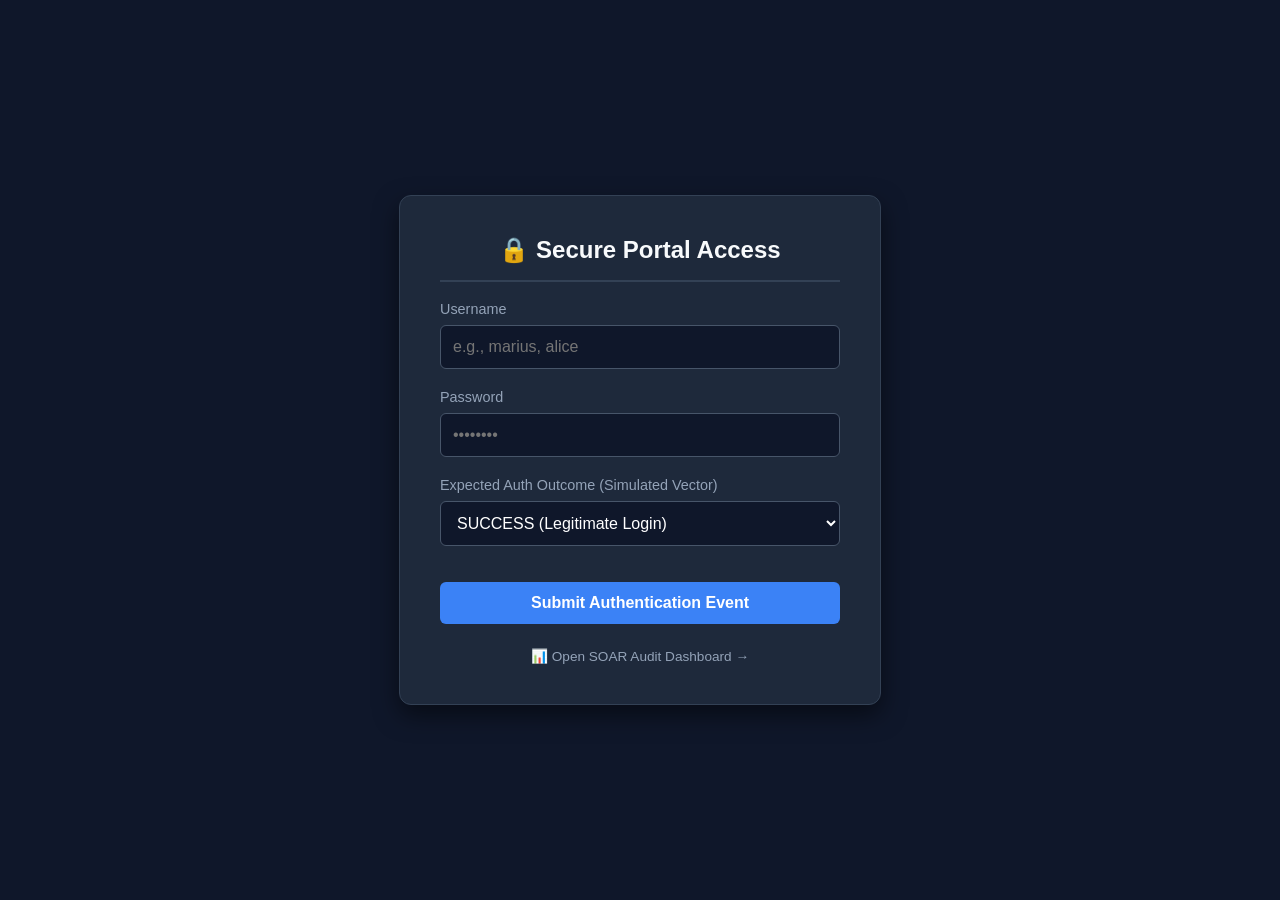
==== frontend/index.html @ f62f2aab "feat: split login engine into html, css and js modules Inserted : + app_login.js, index.html, and cs" ====
<!DOCTYPE html>
<html lang="en">
<head>
    <meta charset="UTF-8">
    <meta name="viewport" content="width=device-width, initial-scale=1.0">
    <title>Enterprise Access Control - SIEM Emulator</title>
    
    <link rel="stylesheet" href="./style_login.css">
    
    <script src="./config.js"></script>
    <script src="./env.js"></script>
    
    <script src="./app_login.js" defer></script>
</head>
<body>

<div class="login-card">
    <h2>🔒 Secure Portal Access</h2>
    <form id="authForm">
        <div class="form-group">
            <label for="username">Username</label>
            <input type="text" id="username" placeholder="e.g., marius, alice" required>
        </div>
        <div class="form-group">
            <label for="password">Password</label>
            <input type="password" id="password" placeholder="••••••••" required>
        </div>
        <div class="form-group">
            <label for="status">Expected Auth Outcome (Simulated Vector)</label>
            <select id="status">
                <option value="SUCCESS">SUCCESS (Legitimate Login)</option>
                <option value="FAILED">FAILED (Wrong Password / Attack Attempt)</option>
            </select>
        </div>
        <button type="submit">Submit Authentication Event</button>
    </form>
    
    <div id="feedback" class="alert"></div>
    <a href="./dashboard.html" class="nav-link">📊 Open SOAR Audit Dashboard →</a>
</div>

</body>
</html>
---- frontend/style_login.css ----
:root {
    --bg-color: #0f172a;
    --card-bg: #1e293b;
    --text-main: #f8fafc;
    --accent-blue: #3b82f6;
    --accent-success: #10b981;
    --accent-danger: #ef4444;
}

body {
    font-family: 'Segoe UI', Tahoma, Geneva, Verdana, sans-serif;
    background-color: var(--bg-color);
    color: var(--text-main);
    display: flex;
    justify-content: center;
    align-items: center;
    height: 100vh;
    margin: 0;
}

.login-card {
    background-color: var(--card-bg);
    padding: 2.5rem;
    border-radius: 12px;
    box-shadow: 0 10px 25px rgba(0, 0, 0, 0.5);
    width: 100%;
    max-width: 400px;
    border: 1px solid #334155;
}

h2 {
    margin-top: 0;
    text-align: center;
    font-size: 1.5rem;
    color: var(--text-main);
    border-bottom: 2px solid #334155;
    padding-bottom: 1rem;
}

.form-group {
    margin-bottom: 1.25rem;
}

label {
    display: block;
    margin-bottom: 0.5rem;
    font-size: 0.9rem;
    color: #94a3b8;
}

input, select {
    width: 100%;
    padding: 0.75rem;
    border-radius: 6px;
    border: 1px solid #475569;
    background-color: #0f172a;
    color: white;
    font-size: 1rem;
    box-sizing: border-box;
}

input:focus, select:focus {
    outline: none;
    border-color: var(--accent-blue);
}

button {
    width: 100%;
    padding: 0.75rem;
    background-color: var(--accent-blue);
    color: white;
    border: none;
    border-radius: 6px;
    font-size: 1rem;
    font-weight: bold;
    cursor: pointer;
    transition: background 0.2s;
    margin-top: 1rem;
}

button:hover {
    background-color: #2563eb;
}

.alert {
    padding: 0.75rem;
    border-radius: 6px;
    margin-top: 1rem;
    font-size: 0.9rem;
    display: none;
    text-align: center;
}

.alert-success {
    background-color: rgba(16, 185, 129, 0.2);
    color: var(--accent-success);
    border: 1px solid var(--accent-success);
}

.alert-danger {
    background-color: rgba(239, 68, 68, 0.2);
    color: var(--accent-danger);
    border: 1px solid var(--accent-danger);
}

.nav-link {
    display: block;
    text-align: center;
    margin-top: 1.5rem;
    color: #94a3b8;
    text-decoration: none;
    font-size: 0.85rem;
}

.nav-link:hover {
    color: var(--accent-blue);
}
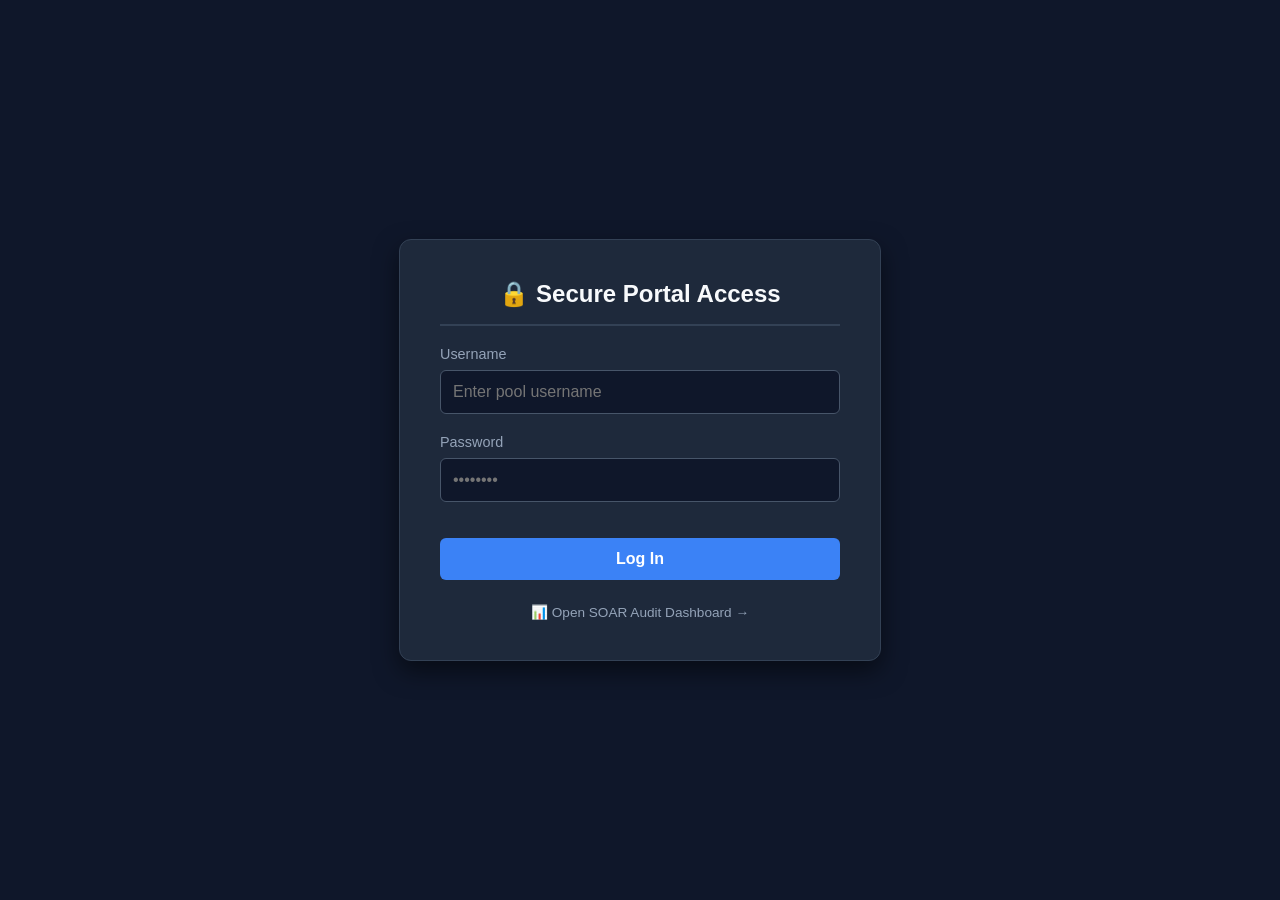
==== commit c86bcd90: "fix: connect login page directly to soar-auth lambda" ====
--- a/frontend/index.html
+++ b/frontend/index.html
@@ -4,7 +4,6 @@
     <meta charset="UTF-8">
     <meta name="viewport" content="width=device-width, initial-scale=1.0">
     <title>Enterprise Access Control - SIEM Emulator</title>
-    
     <link rel="stylesheet" href="./style_login.css">
     
     <script src="./config.js"></script>
@@ -19,20 +18,13 @@
     <form id="authForm">
         <div class="form-group">
             <label for="username">Username</label>
-            <input type="text" id="username" placeholder="e.g., marius, alice" required>
+            <input type="text" id="username" placeholder="Enter pool username" required>
         </div>
         <div class="form-group">
             <label for="password">Password</label>
             <input type="password" id="password" placeholder="••••••••" required>
         </div>
-        <div class="form-group">
-            <label for="status">Expected Auth Outcome (Simulated Vector)</label>
-            <select id="status">
-                <option value="SUCCESS">SUCCESS (Legitimate Login)</option>
-                <option value="FAILED">FAILED (Wrong Password / Attack Attempt)</option>
-            </select>
-        </div>
-        <button type="submit">Submit Authentication Event</button>
+        <button type="submit">Log In</button>
     </form>
     
     <div id="feedback" class="alert"></div>
